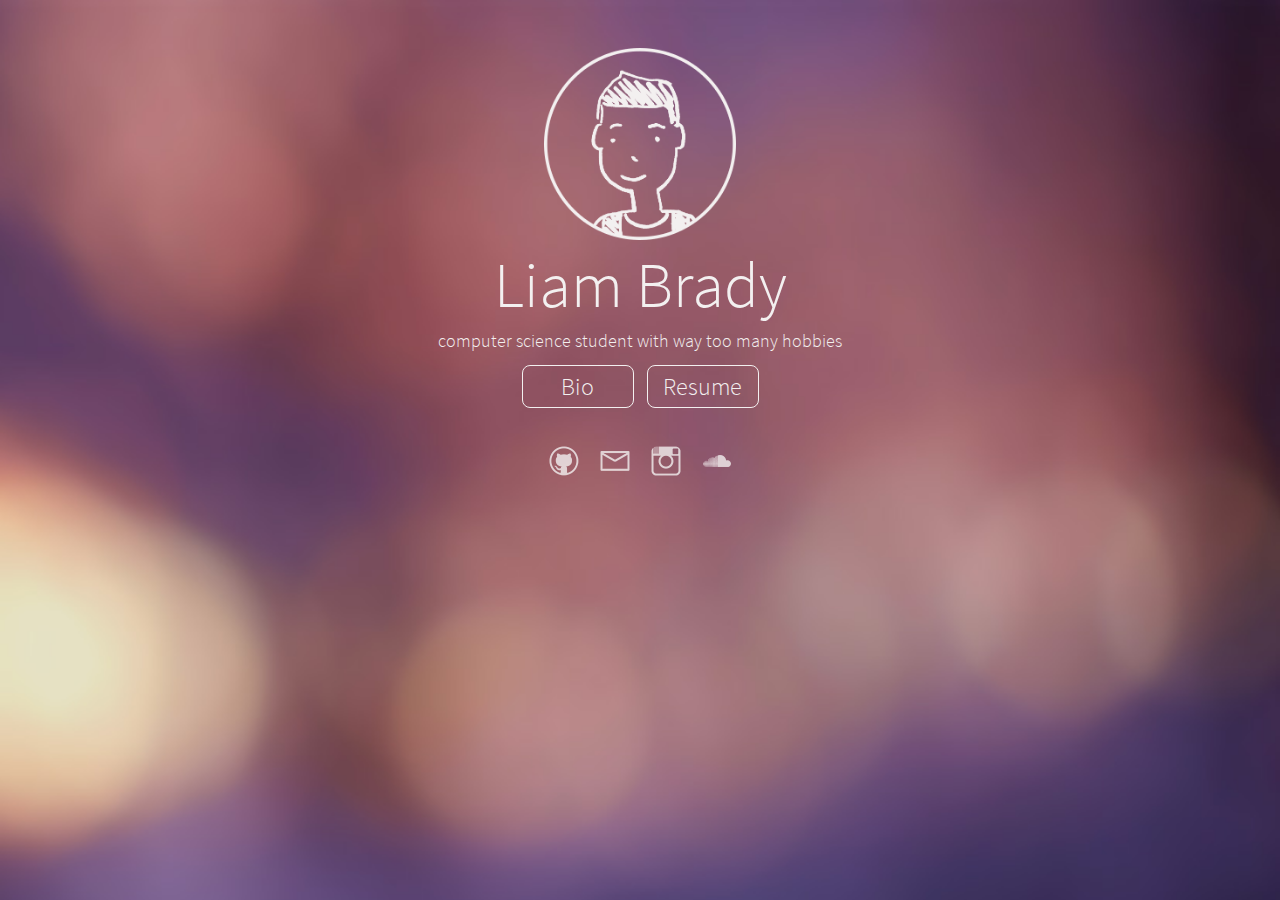
==== index.html @ ea1cf492 "added content and changed background" ====
<!DOCTYPE html>
<html>
	<head>
		<meta charset="UTF-8"/>
		<meta name="viewport" content="width=device-width, initial-scale=1" />

		<link href="main.css" rel="stylesheet" />

		<title>Liam Brady</title>
	</head>

	<body>
		<section>
			<img id="photo" src="images/me.png" alt="Liam Brady" />
			<h1>Liam Brady</h1>
			<h3>computer science student with way too many hobbies</h3>
			<a class="linkbutton" href="bio.html">Bio</a>
			<a class="linkbutton" href="resume.html">Resume</a>
		</section>
		
		
		<section>
			<a href="https://github.com/blu25" target="_blank"><img class="iconlink" src="images/icon_git.png" alt="GitHub Page" /></a>
			<a href="mailto:liam.brady@tufts.edu"><img class="iconlink" src="images/icon_mail.png" alt="Email" /></a>
			<a href="https://www.instagram.com/blu2.5/" target="_blank"><img class="iconlink" src="images/icon_insta.png" alt="Instagram Page" /></a>
			<a href="https://soundcloud.com/djblu2" target="_blank"><img class="iconlink" src="images/icon_sc.png" alt="SoundCloud Page" /></a>
		</section>
	</body>

</html>
---- main.css ----
@keyframes fadeIn { from { opacity:0; } to { opacity:1; } }

@font-face {
    	font-family: SourceSans;
    	src: url("fonts/SourceSansPro-Light.ttf");
}

body {
	margin: 48px;

	background: #765267 url("images/background_pink.jpg") no-repeat fixed;
	/*background-position: bottom;*/
	/*765267 1b151f*/
	background-size: cover;

	font-family: SourceSans;
	color: #f3f0f0;

	text-align: center;

	animation: fadeIn ease-in-out 1;
	animation-duration: 1s;
	animation-fill-mode: forwards;
}

@media (max-width: 500px) {
    body {
    	margin: 10px;
    }
}

h1 {
	font-size: 64px;
	margin: 0px;
	font-weight: normal;
}

h2 {
	font-size: 36px;
	margin: 0px;
	text-align: left;
	font-weight: normal;
}

h3 {
	font-size: 18px;
	margin: 5px;
	margin-bottom:8px;
	font-weight: normal;
}

p {
	text-indent: 50px;
	text-align: justify;
	font-size: 18px;
}

a {
	color: #fff;
}

#photo {
	/*margin-top: 64px;*/
	width: 192px;
	height: 192px;
}

#navbar {
	text-align: right;
	margin-bottom: 24px;
}

.linkbutton {
	text-align: center;

	color:#f3f0f0;
	border-style: solid;
	border-width: 1px;
	border-radius: 8px;

	font-size:24px;
	text-decoration: none;

	display:inline-block;
	width: 100px;

	margin: 5px;
	padding: 5px;

	transition: background-color 0.5s;
}

.linkbutton.nav {
	font-size: 16px;
	width: 60px;
}

.linkbutton:hover {
	background-color: rgba(255, 255, 255, 0.25);
}

.linkbutton:active {
	transition: background-color ease-out 0.1s;
	background-color: rgba(0, 0, 0, 0.1);
}

.iconlink {
	margin: 8px;
	margin-top: 32px;
	width: 32px;
	height: 32px;
	opacity: 0.8;
	transition: opacity 0.2s;
}

.iconlink:hover {
	opacity: 1;
}

.iconlink:active {
	transition: background-color ease-out 0.1s;
	opacity: 0.5;
}

.page {
	background-color: rgba(243, 240, 240, 0.8);

	/*background: url("images/background-dark-frost.jpg") no-repeat fixed;*/
	background-position: bottom;
	background-size: cover;

	color: #000;
	padding: 16px;

	text-align: left;
}

.page a { color: #000; }

#hobbieslist {
	font-size: 18px;
	text-align: left;
}
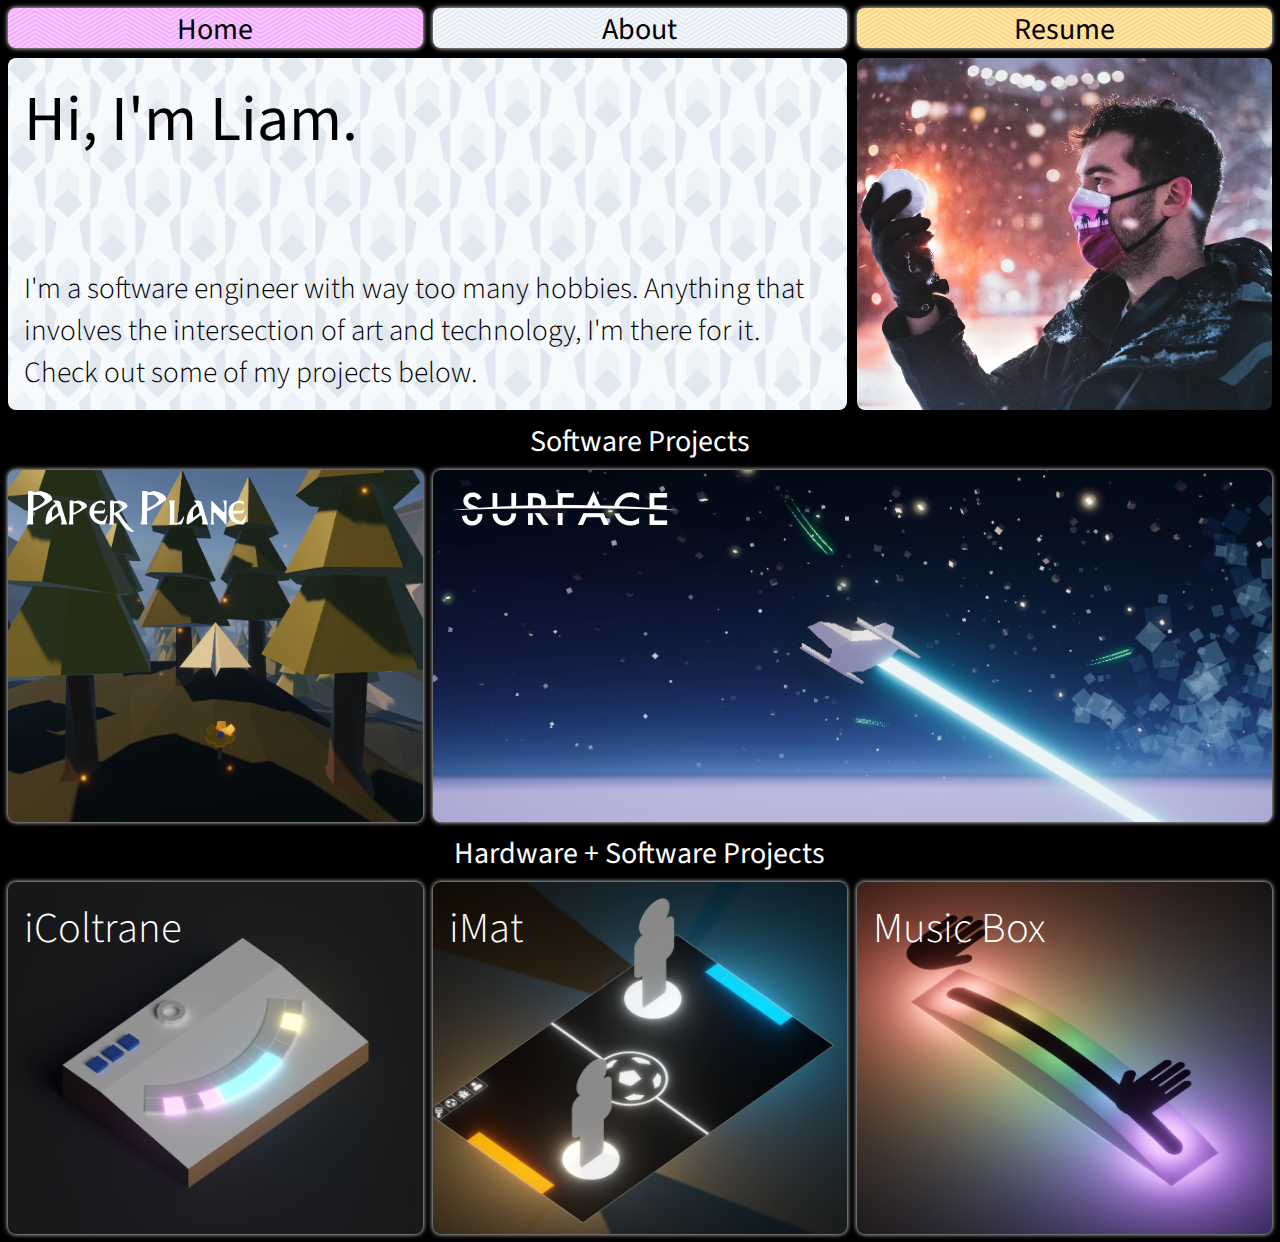
==== commit 5798e55e: "completely revamp site" ====
--- a/index.html
+++ b/index.html
@@ -1,30 +1,70 @@
-<!DOCTYPE html>
-<html>
-	<head>
-		<meta charset="UTF-8"/>
-		<meta name="viewport" content="width=device-width, initial-scale=1" />
+<!doctype html>
 
-		<link href="main.css" rel="stylesheet" />
+<html lang="en">
+  <head>
+    <meta charset="utf-8">
 
-		<title>Liam Brady</title>
-	</head>
+    <title>Liam Brady</title>
+    <meta name="description" content="Liam Brady's Portfolio">
+    <meta name="author" content="Liam Brady">
+    
+    <meta name="viewport" content="width=device-width, initial-scale=1.0">
 
-	<body>
-		<section>
-			<img id="photo" src="images/me.png" alt="Liam Brady" />
-			<h1>Liam Brady</h1>
-			<h3>computer science student with way too many hobbies</h3>
-			<a class="linkbutton" href="bio.html">Bio</a>
-			<a class="linkbutton" href="resume.html">Resume</a>
-		</section>
-		
-		
-		<section>
-			<a href="https://github.com/blu25" target="_blank"><img class="iconlink" src="images/icon_git.png" alt="GitHub Page" /></a>
-			<a href="mailto:liam.brady@tufts.edu"><img class="iconlink" src="images/icon_mail.png" alt="Email" /></a>
-			<a href="https://www.instagram.com/blu2.5/" target="_blank"><img class="iconlink" src="images/icon_insta.png" alt="Instagram Page" /></a>
-			<a href="https://soundcloud.com/djblu2" target="_blank"><img class="iconlink" src="images/icon_sc.png" alt="SoundCloud Page" /></a>
-		</section>
-	</body>
+    <link rel="stylesheet" href="css/styles.css">
+    <script src="main.js"></script>
 
+  </head>
+
+  <body bgcolor="black" onload="doLoad();">
+
+    <img id="spinner" src="images/spinner.gif">
+
+    <div id="grid-container">
+            <!-- <a href="https://github.com/blu25" target="_blank" class="box mini fade3 pattern"><center>Github</center></a>
+      <a href="" target="_blank" class="box mini fade2 pattern"><center>Resume</center></a>
+      <a href="mailto:blu2.5@me.com" target="_blank" class="box mini fade1 pattern"><center>Email</center></a> -->
+      <a onclick="doTransition('../index.html')" class="box link white mini fade3 pattern" style="background-image: url('images/pattern1.png')"><center>Home</center></a>
+      <a href="" target="_blank" class="box white mini fade2 pattern" style="background-image: url('images/pattern2.png')"><center>About</center></a>
+      <a href="mailto:blu2.5@me.com" target="_blank" class="box white mini fade1 pattern" style="background-image: url('images/pattern3.png')"><center>Resume</center></a>
+
+
+      <div class="box w2 bgcover white fade1 pattern" style="background-image: url('images/pattern0.png')">
+        <!-- <img src="http://weknowyourdreams.com/images/beautiful/beautiful-05.jpg"> -->
+        <h1>Hi, I'm Liam.</h1><p>I'm a software engineer with way too many hobbies. Anything that involves the intersection of art and technology, I'm there for it. Check out some of my projects below.</p>
+      </div>
+
+      <div class="box bgcover fade2" style="background-image: url('images/me.jpg')">
+      </div>
+      <!-- TODO: replace text with logo images -->
+      <div class="box mini w3 fade4 pattern"><center>Software Projects</center></div>
+      
+      <a onclick="doTransition('projects/plane.html')" class="box link fade2" style="background-image: url('images/covers/plane.png')">
+        <img src="images/titles/plane.png" class="title">
+        <p>Low-poly fly-em-up created to learn FMOD</p>
+      </a>
+
+      <a onclick="doTransition('projects/surface.html')" class="box w2 link bgtall fade1" style="background-image: url('images/covers/surface.png')">
+        <img src="images/titles/surface.png" class="title">
+        <p>Low-poly blast-em-up created in 48 hours for Ludum Dare</p>
+      </a>
+
+      <div class="box mini w3 fade2 pattern"><center>Hardware + Software Projects</center></div>
+
+      <a onclick="doTransition('projects/icoltrane.html')" class="box link fade4" style="background-image: url('images/covers/icoltrane.png')">
+        <h2>iColtrane</h2>
+        <p>MIDI instrument for exploring John Coltrane's circle of fifths diagram</p>
+      </a>
+
+      <a onclick="doTransition('projects/imat.html')" class="box link fade3" style="background-image: url('images/covers/imat.png')">
+        <h2>iMat</h2>
+        <p>Interactive floor projection that adapts to brain activity</p>
+      </a>
+
+      <a onclick="doTransition('projects/musicbox.html')" class="box link fade2" style="background-image: url('images/covers/music box.png')">
+        <h2>Music Box</h2>
+        <p>Hands-free live music performance controller</p>
+      </a>
+
+    </div>
+  </body>
 </html>--- a/css/styles.css
+++ b/css/styles.css
@@ -0,0 +1,229 @@
+@import url('https://fonts.googleapis.com/css2?family=Source+Sans+Pro:wght@200;300;400;600;700;900&display=swap');
+
+:root {
+	--img1: url("images/imat.png");
+}
+
+#grid-container {
+	display: grid;
+	grid-template-columns: repeat(3, 1fr);
+	/*grid-template-rows: repeat(4, 25vw);*/
+	grid-gap: 10px;
+	transition: opacity 1s ease-in-out;
+}
+
+a {
+	box-shadow: 0px 0px 5px white;
+}
+
+a:hover {
+	box-shadow: 0px 0px 10px white;
+}
+
+.box {
+	position: relative;
+	height: 25vw;
+	border-radius: 8px;
+	padding: 16px;
+	
+	color: white;
+	font-family: 'Source Sans Pro', sans-serif;
+	overflow: hidden;
+	text-align: left;
+
+	/*background-image: url('http://weknowyourdreams.com/images/beautiful/beautiful-05.jpg');*/
+	background-color: black;
+	background-size: auto 100%;
+	background-position: center;
+
+	text-decoration: none;
+	opacity: 0;
+}
+
+.box.center {
+	/*line-height: 25vw;*/
+	text-align: center;
+	justify-content: center;
+	vertical-align: center;
+}
+
+.pattern {
+	background-size: 90px !important;
+}
+
+.link:hover {
+	background-size: auto 110%;
+	cursor: pointer;
+}
+
+.link p {
+	opacity: 0;
+	transition: opacity 0.5s ease-in-out;
+}
+
+.link:hover p {
+	opacity: 1;
+}
+
+
+.bgtall {
+	background-size: 100% auto;
+}
+
+.link.bgtall:hover {
+	background-size: 110% auto;
+}
+
+.bgcover {
+	/* Note: does not work with links */
+	background-size: cover;
+}
+
+.white {
+	background-color: #ddd;
+	color: black;
+	text-shadow: none;
+}
+
+.box h1 {
+	margin: 0px;
+	font-weight: 400;
+	font-size: 48pt;
+}
+
+.box h2 {
+	margin: 0px;
+	font-weight: 300;
+	font-size: 32pt;
+}
+
+.box p {
+	position: absolute;
+	bottom: 0px;
+	right: 0px;
+	left: 0px;
+	font-weight: 300;
+	font-size: 2.3vw;
+	/*text-align: right;*/
+	padding: 0px;
+	margin: 16px;
+	/*top: 50px;*/
+}
+
+.box ul {
+	font-size: 2.5vw;
+	font-weight: 200;
+}
+
+.box p.paragraph {
+	top: 0px;
+	text-align: justify;
+	font-size: 2.3vw;
+}
+
+.box p.center {
+	text-align: center;
+	position: relative;
+}
+
+.box p.right {
+	/*text-align: gn: right;*/
+}
+
+.box img {
+	height: 12vw;
+}
+
+.w2 {
+	grid-column-start: span 2;
+}
+
+.w3 {
+	grid-column-start: span 3;
+}
+
+.h2 {
+	grid-row-start: span 2;
+	height: calc(50vw + 42px);
+}
+
+.mini {
+	height: 24px !important;
+	font-size: 30px;
+	font-weight: 400;
+	padding-top: 0px;
+	margin: 0px;
+}
+
+.fade1 {
+	transition: opacity 0.5s ease-in-out, background-size 0.5s ease-in-out;
+}
+.fade2 {
+	transition: opacity 0.8s ease-in-out, background-size 0.5s ease-in-out;
+}
+.fade3 {
+	transition: opacity 1.1s ease-in-out, background-size 0.5s ease-in-out;
+}
+.fade4 {
+	transition: opacity 1.4s ease-in-out, background-size 0.5s ease-in-out;
+}
+
+.centertile {
+	position: relative;
+	top: 12.5vw; /*vw because safari can't handle percentages*/
+	transform: translate(0%, -50%);
+}
+
+#spinner {
+	position: absolute;
+	width: 64px;
+	height: 64px;
+	left: calc(50% - 32px);
+	top: calc(50% - 32px);
+	transition: opacity 0.5s ease-in-out;
+}
+
+.title {
+	height: 48px !important;
+}
+
+
+/* Mobile */
+@media only screen and (max-width: 800px) {
+	.grid-container {
+		/*grid-gap: 30px;*/
+		/*grid-template-columns: 1fr !important;*/
+	}
+
+	.box {
+		/*grid-column: 1 2 !important;
+		grid-row: 1 2 !important;*/
+		grid-column-start: span 3;
+		grid-row-start: span 1;
+		height: 40vw;
+	}
+
+	.box p {
+		font-size: 5vw !important;
+	}
+
+	.box ul {
+		font-size: 4vw;
+	}
+
+	.box img {
+		height: 24vw;
+	}
+
+	.centertile {
+		top: 20vw; /*vw because safari can't handle percentages*/
+	}
+
+	.link p {
+		opacity: 1;
+	}
+
+	.box h1 {
+		font-size: 32pt;
+	}
+}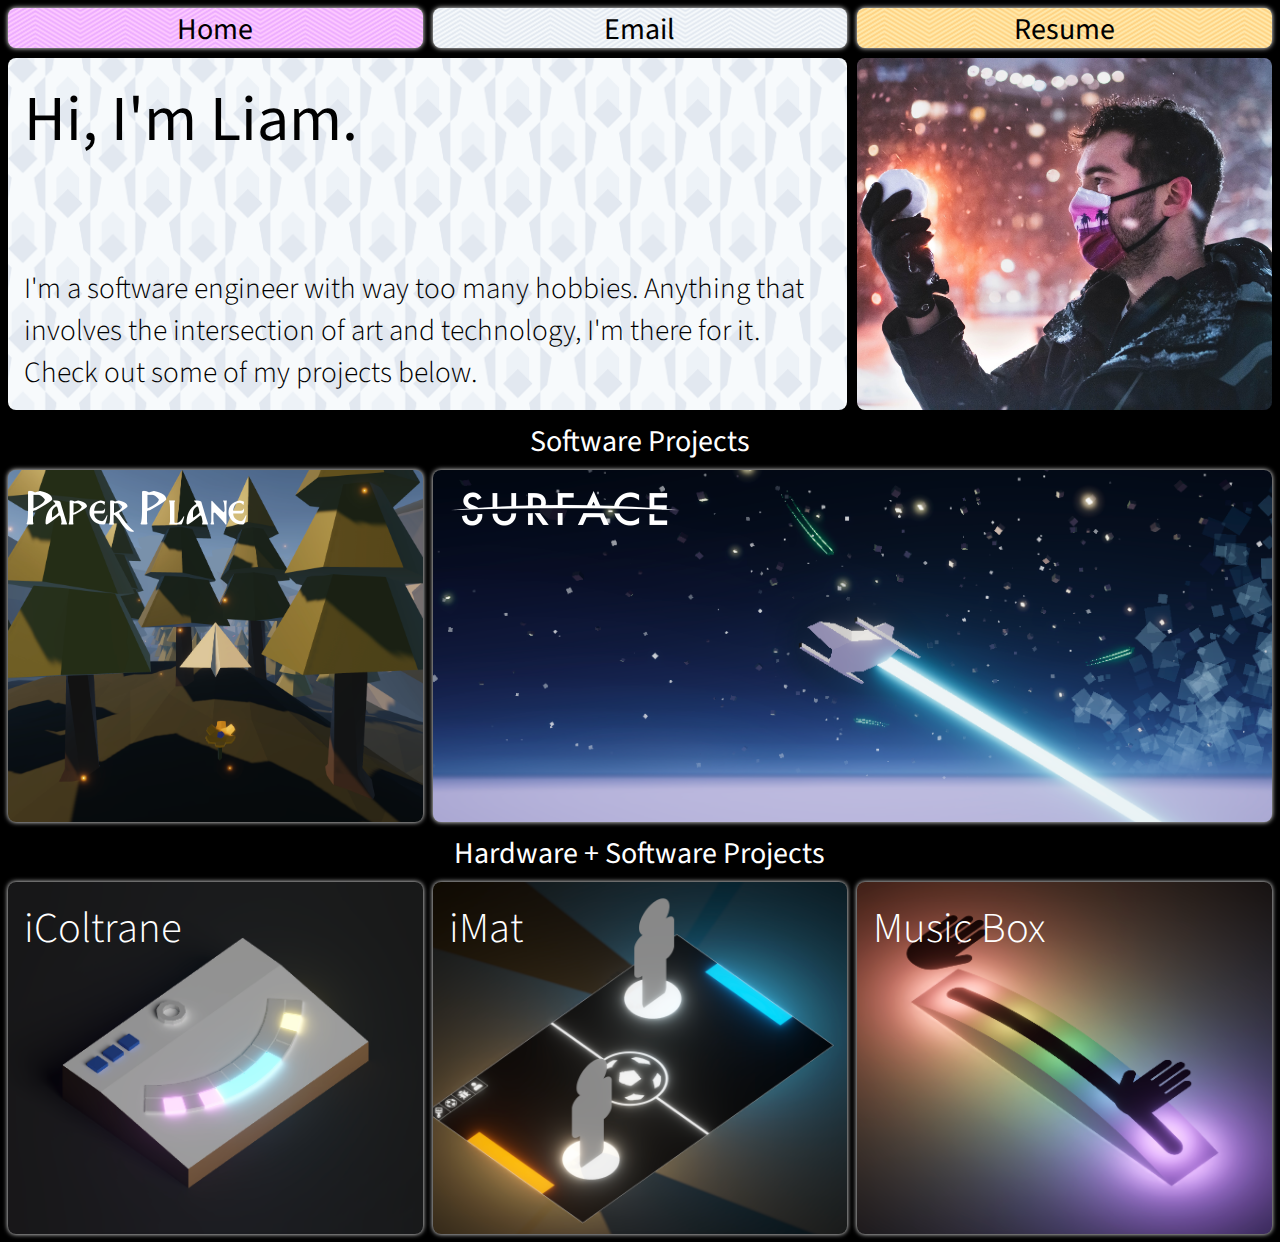
==== commit 852265f3: "get links working" ====
--- a/index.html
+++ b/index.html
@@ -15,27 +15,23 @@
 
   </head>
 
-  <body bgcolor="black" onload="doLoad();">
+  <body bgcolor="black" onpageshow="doLoad();">
 
     <img id="spinner" src="images/spinner.gif">
 
     <div id="grid-container">
-            <!-- <a href="https://github.com/blu25" target="_blank" class="box mini fade3 pattern"><center>Github</center></a>
-      <a href="" target="_blank" class="box mini fade2 pattern"><center>Resume</center></a>
-      <a href="mailto:blu2.5@me.com" target="_blank" class="box mini fade1 pattern"><center>Email</center></a> -->
-      <a onclick="doTransition('../index.html')" class="box link white mini fade3 pattern" style="background-image: url('images/pattern1.png')"><center>Home</center></a>
-      <a href="" target="_blank" class="box white mini fade2 pattern" style="background-image: url('images/pattern2.png')"><center>About</center></a>
-      <a href="mailto:blu2.5@me.com" target="_blank" class="box white mini fade1 pattern" style="background-image: url('images/pattern3.png')"><center>Resume</center></a>
+      <a onclick="doTransition('index.html')" class="box link white mini fade3 pattern" style="background-image: url('images/pattern1.png')"><center>Home</center></a>
+      <a href="mailto:liambrady250@gmail.com" target="_blank" class="box white mini fade2 pattern" style="background-image: url('images/pattern2.png')"><center>Email</center></a>
+      <a href="resume.pdf" target="_blank" class="box white mini fade1 pattern" style="background-image: url('images/pattern3.png')"><center>Resume</center></a>
 
 
       <div class="box w2 bgcover white fade1 pattern" style="background-image: url('images/pattern0.png')">
-        <!-- <img src="http://weknowyourdreams.com/images/beautiful/beautiful-05.jpg"> -->
         <h1>Hi, I'm Liam.</h1><p>I'm a software engineer with way too many hobbies. Anything that involves the intersection of art and technology, I'm there for it. Check out some of my projects below.</p>
       </div>
 
       <div class="box bgcover fade2" style="background-image: url('images/me.jpg')">
       </div>
-      <!-- TODO: replace text with logo images -->
+
       <div class="box mini w3 fade4 pattern"><center>Software Projects</center></div>
       
       <a onclick="doTransition('projects/plane.html')" class="box link fade2" style="background-image: url('images/covers/plane.png')">
